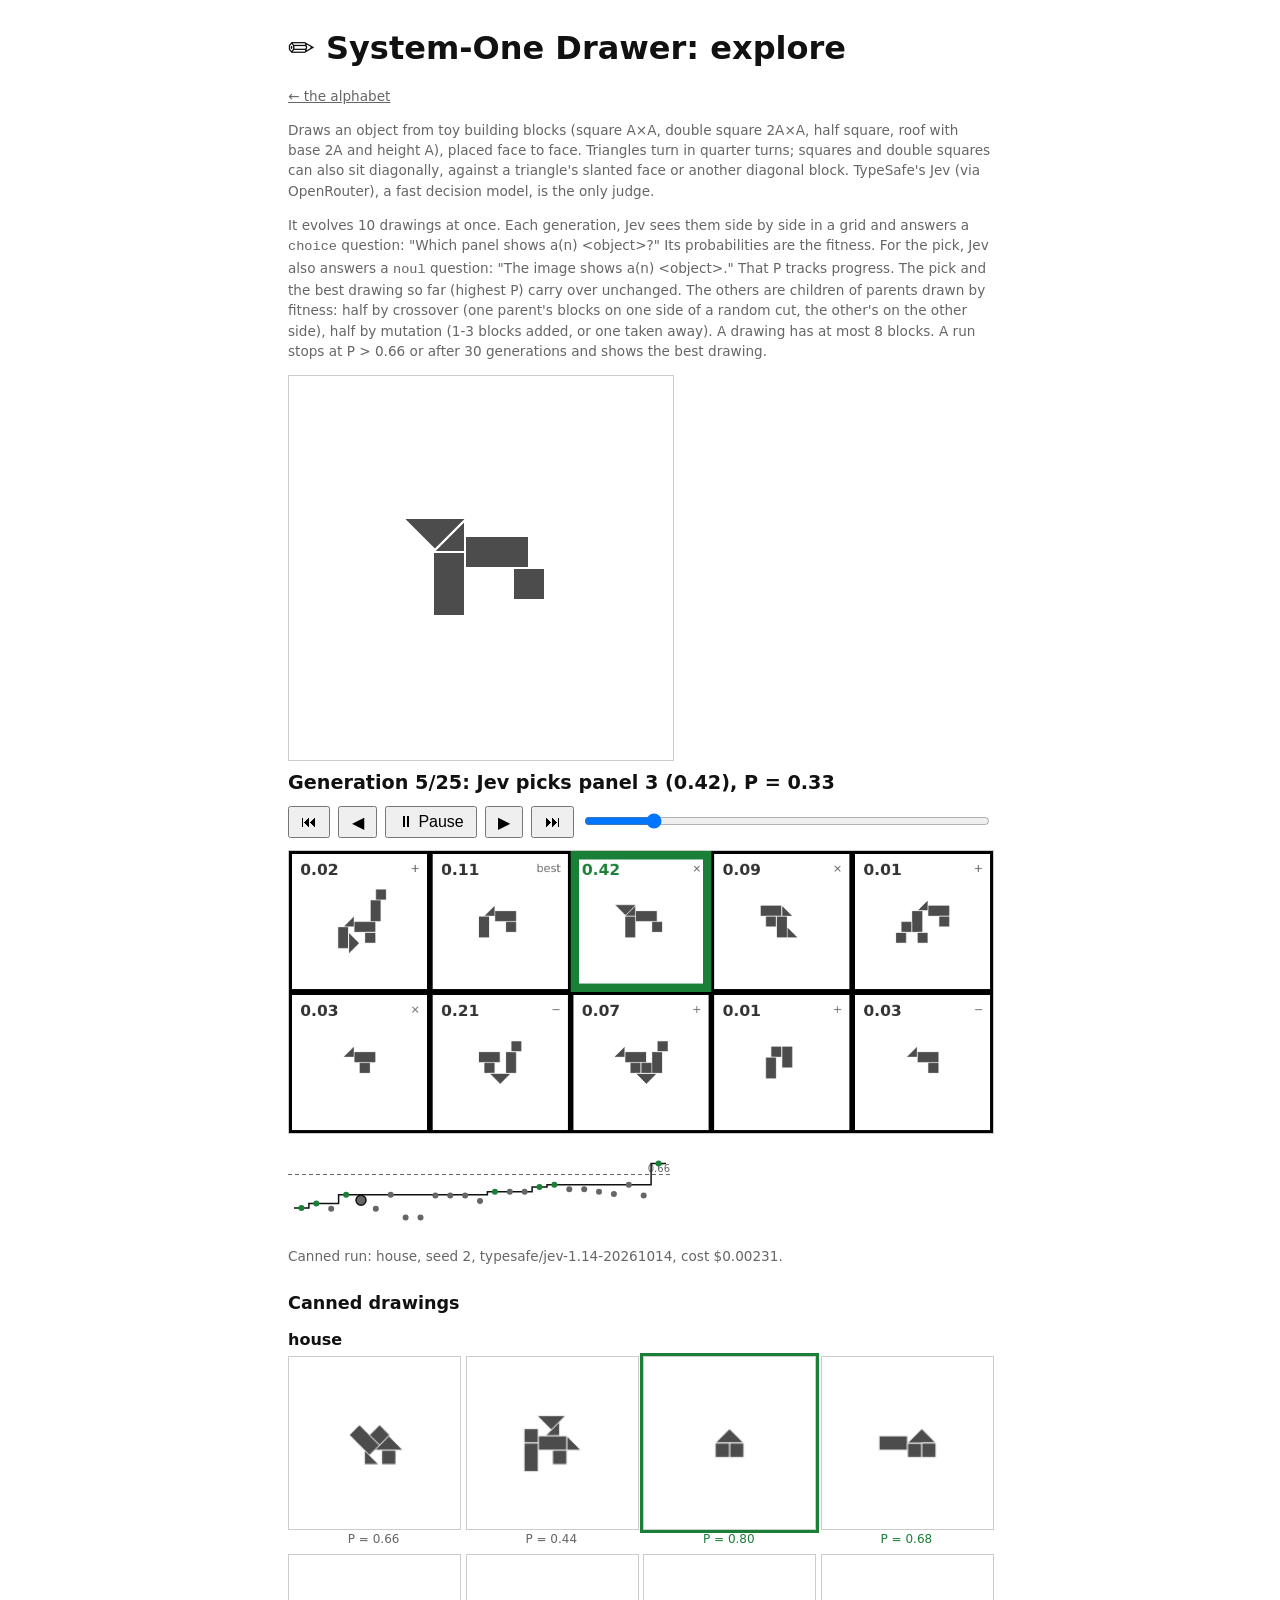
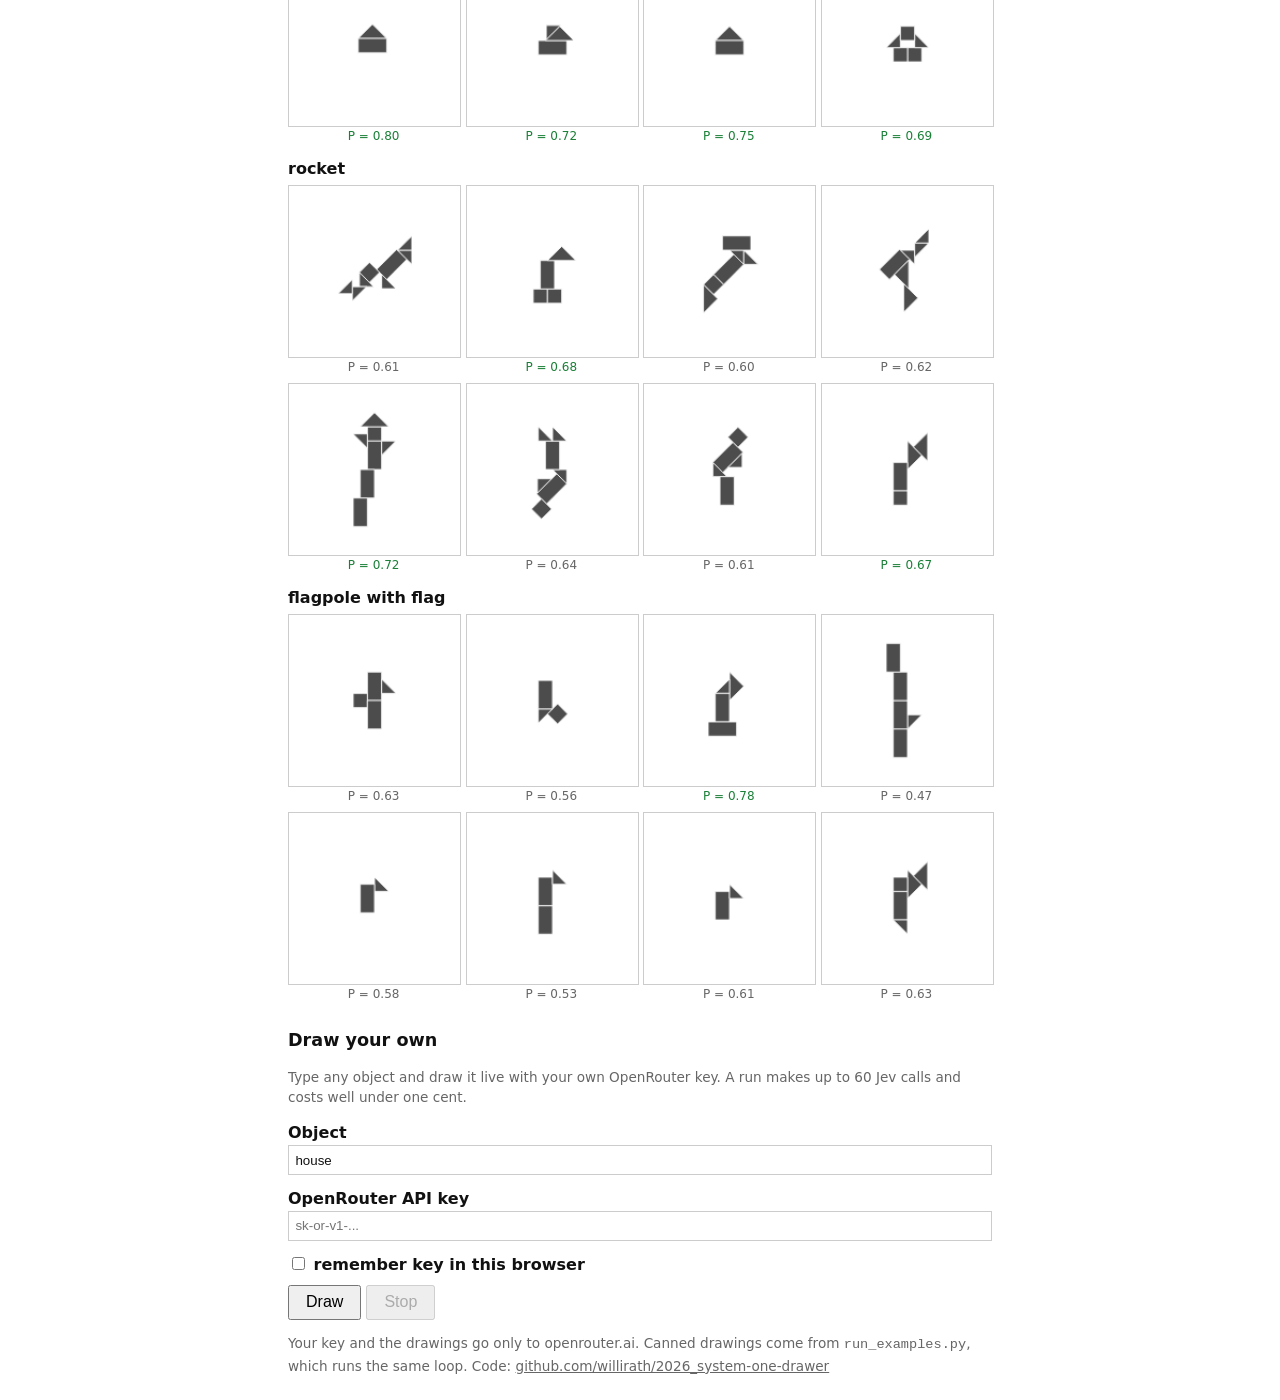
==== public/explore/index.html @ 2c2b8b47 "Show the alphabet; move objects to explore/ The page now shows only the alphabet drawer (canned A-Z," ====
<!doctype html>
<html lang="en">
<head>
<meta charset="utf-8">
<meta name="viewport" content="width=device-width, initial-scale=1">
<title>System-One Drawer: explore</title>
<link rel="stylesheet" href="../style.css">
</head>
<body>
<h1>✏️ System-One Drawer: explore</h1>
<p class="small"><a href="../">← the alphabet</a></p>
<p class="small">Draws an object from toy building blocks (square A×A, double square 2A×A, half square, roof with
base 2A and height A), placed face to face. Triangles turn in quarter turns; squares and double squares can also
sit diagonally, against a triangle's slanted face or another diagonal block. TypeSafe's Jev (via OpenRouter), a
fast decision model, is the only judge.</p>
<p class="small">It evolves 10 drawings at once. Each generation, Jev sees them side by side in a grid and answers a
<code>choice</code> question: "Which panel shows a(n) &lt;object&gt;?" Its probabilities are the fitness. For the
pick, Jev also answers a <code>noul</code> question: "The image shows a(n) &lt;object&gt;." That P tracks progress.
The pick and the best drawing so far (highest P) carry over unchanged. The others are children of parents drawn by
fitness: half by crossover (one parent's blocks on one side of a random cut, the other's on the other side), half
by mutation (1-3 blocks added, or one taken away). A drawing has at most 8 blocks. A run stops at P &gt; 0.66 or after 30 generations and shows
the best drawing.</p>

<canvas id="view" width="384" height="384"></canvas>
<p id="caption"></p>
<div id="controls">
  <button id="first" title="First generation">⏮</button>
  <button id="prev" title="Previous generation">◀</button>
  <button id="play" title="Play">▶ Play</button>
  <button id="next" title="Next generation">▶</button>
  <button id="last" title="Final drawing">⏭</button>
  <input id="slider" type="range" min="1" max="1" value="1">
</div>
<canvas id="sheet" width="1000" height="400"></canvas>
<svg id="chart" viewBox="0 0 384 90" preserveAspectRatio="none" aria-label="P of each generation's pick"></svg>
<p id="note" class="small"></p>

<h2>Canned drawings</h2>
<div id="gallery"></div>

<h2>Draw your own</h2>
<p class="small">Type any object and draw it live with your own OpenRouter key. A run makes up to 60 Jev calls
and costs well under one cent.</p>
<label for="object">Object</label>
<input id="object" type="text" value="house" list="ideas">
<datalist id="ideas"><option value="house"><option value="rocket"><option value="flagpole with flag">
<option value="house and tree"><option value="man with hat"><option value="boat"><option value="tower"><option value="castle">
<option value="robot"><option value="elephant"></datalist>
<label for="key">OpenRouter API key</label>
<input id="key" type="password" placeholder="sk-or-v1-..." autocomplete="off">
<label><input id="remember" type="checkbox"> remember key in this browser</label>
<button id="go">Draw</button>
<button id="stop" disabled>Stop</button>
<p id="status" class="small"></p>

<p class="small">Your key and the drawings go only to openrouter.ai. Canned drawings come from
<code>run_examples.py</code>, which runs the same loop.
Code: <a href="https://github.com/willirath/2026_system-one-drawer">github.com/willirath/2026_system-one-drawer</a></p>

<script src="presets-objects.js"></script>
<script>
const DRAWER = {
  runs: PRESETS.genetic,
  letters: false,
  object: () => document.getElementById("object").value.trim() || null,
  hint: "Enter an object.",
};
</script>
<script src="../drawer.js"></script>
</body>
</html>
---- public/style.css ----
/* Shared by the alphabet page and explore/. */
:root { --bg: #fff; --fg: #111; --muted: #666; --yes: #1a7f37; --no: #c62828; --border: #ccc; --paper: #fff; }
@media (prefers-color-scheme: dark) {
  :root { --bg: #121212; --fg: #eee; --muted: #999; --yes: #4caf50; --no: #ef5350; --border: #444; }
}
body { background: var(--bg); color: var(--fg); font: 16px/1.5 system-ui, sans-serif;
       max-width: 44rem; margin: 0 auto; padding: 1rem; }
h1 { margin: 0.5rem 0; }
h2 { font-size: 1.1rem; margin: 1.5rem 0 0.5rem; }
p.small { color: var(--muted); font-size: 0.85rem; }
p.small a { color: inherit; }
label { display: block; margin-top: 0.75rem; font-weight: 600; }
input[type=password], input[type=text] { width: 100%; box-sizing: border-box; padding: 0.4rem;
       border: 1px solid var(--border); background: var(--bg); color: var(--fg); }
button { margin-top: 0.5rem; padding: 0.4rem 1rem; font-size: 1rem; cursor: pointer; }
canvas { background: var(--paper); border: 1px solid var(--border); display: block; }
input.letter { width: 4rem; text-align: center; font-size: 1.5rem; text-transform: uppercase; }
#view { width: 100%; max-width: 384px; height: auto; aspect-ratio: 1; }
#controls { display: flex; gap: 0.5rem; align-items: center; flex-wrap: wrap; }
#controls button { margin: 0.5rem 0 0; padding: 0.3rem 0.7rem; }
#slider { flex: 1; min-width: 8rem; margin-top: 0.5rem; }
#caption { font-size: 1.2rem; font-weight: 700; margin: 0.5rem 0 0; min-height: 1.8rem; }
.yes { color: var(--yes); } .no { color: var(--no); }
#chart { width: 100%; max-width: 384px; height: 90px; display: block; margin-top: 0.5rem; }
.gallery { display: grid; grid-template-columns: repeat(4, 1fr); gap: 0.4rem; }
.gallery figure { margin: 0; cursor: pointer; text-align: center; font-size: 0.75rem; color: var(--muted); }
.gallery canvas { width: 100%; height: auto; aspect-ratio: 1; }
.gallery figure.sel canvas { outline: 3px solid var(--yes); }
.row-label { font-weight: 600; margin: 0.75rem 0 0.25rem; }
#sheet { width: 100%; height: auto; aspect-ratio: 5 / 2; margin-top: 0.75rem; }
.gallery.letters { grid-template-columns: repeat(7, 1fr); }
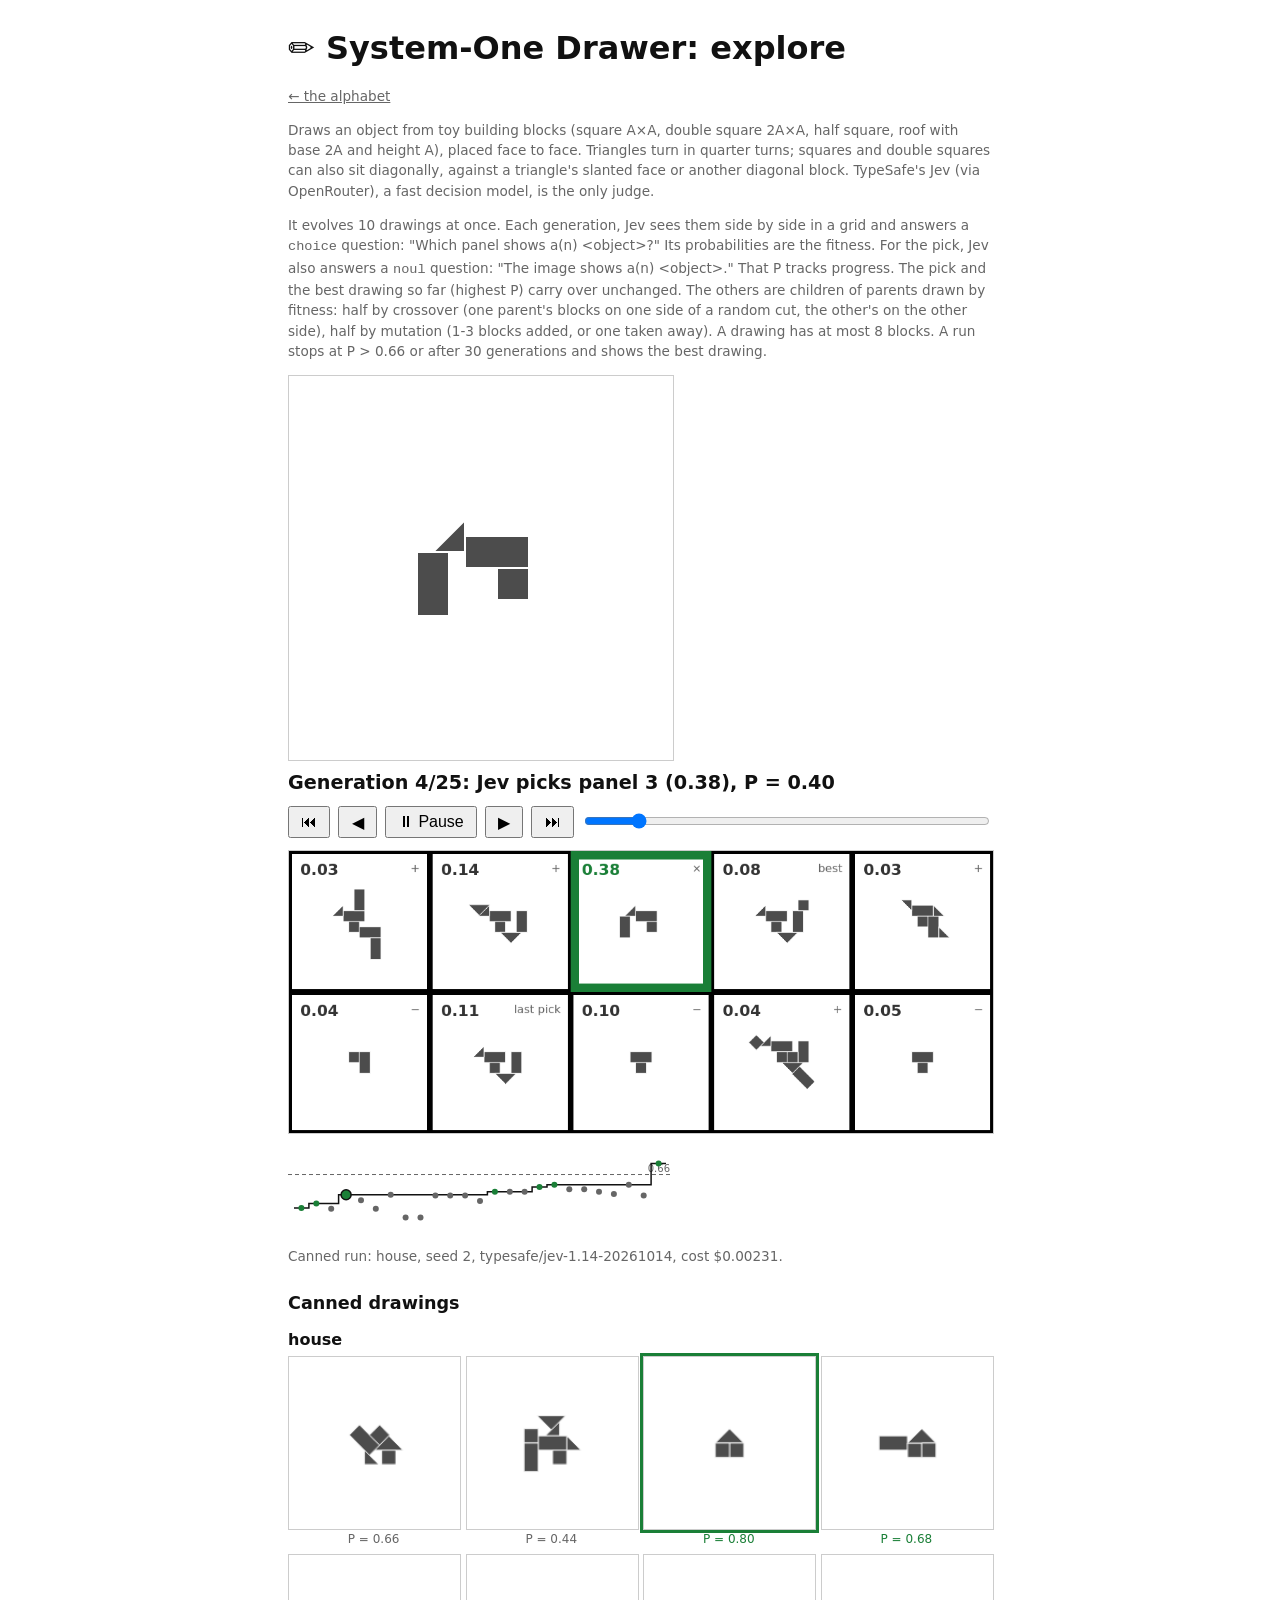
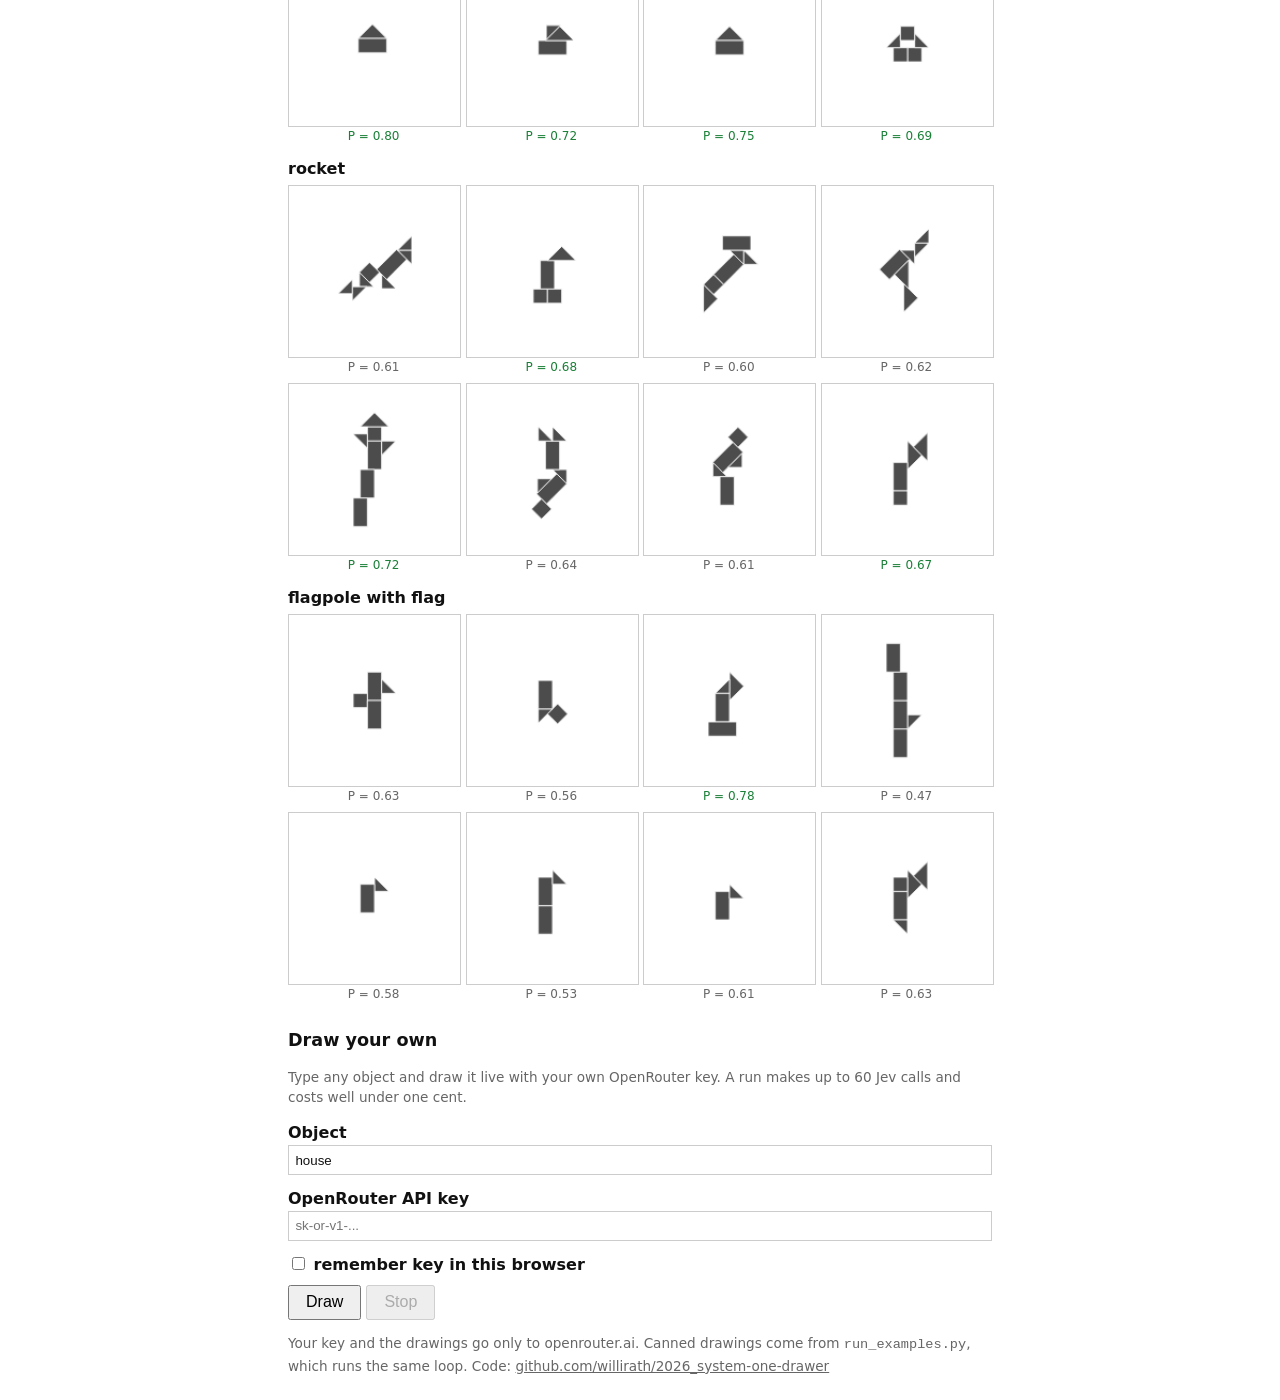
==== commit 3ec98be7: "Put word mode in its own tab and animate its evolution The page gets Alphabet and Word tabs (#word o" ====
--- a/public/explore/index.html
+++ b/public/explore/index.html
@@ -23,7 +23,7 @@
 
 <canvas id="view" width="384" height="384"></canvas>
 <p id="caption"></p>
-<div id="controls">
+<div id="controls" class="controls">
   <button id="first" title="First generation">⏮</button>
   <button id="prev" title="Previous generation">◀</button>
   <button id="play" title="Play">▶ Play</button>
--- a/public/style.css
+++ b/public/style.css
@@ -15,13 +15,22 @@
 button { margin-top: 0.5rem; padding: 0.4rem 1rem; font-size: 1rem; cursor: pointer; }
 canvas { background: var(--paper); border: 1px solid var(--border); display: block; }
 input.letter { width: 4rem; text-align: center; font-size: 1.5rem; text-transform: uppercase; }
+input.word { width: 12rem; font-size: 1.5rem; letter-spacing: 0.1em; text-transform: uppercase; }
+#wordview { width: 100%; height: auto; aspect-ratio: 2 / 1; margin-top: 0.75rem; }
+#wordcaption { font-size: 1.2rem; font-weight: 700; margin: 0.5rem 0 0; min-height: 1.8rem; }
+#tabs { display: flex; gap: 0.25rem; border-bottom: 1px solid var(--border); margin: 1rem 0 0.75rem; }
+#tabs button { margin: 0; border: 1px solid transparent; border-bottom: none; background: none; color: var(--muted);
+               border-radius: 6px 6px 0 0; padding: 0.4rem 1.2rem; }
+#tabs button.on { border-color: var(--border); background: var(--bg); color: var(--fg); font-weight: 700;
+                  margin-bottom: -1px; }
+section[hidden] { display: none; }
 #view { width: 100%; max-width: 384px; height: auto; aspect-ratio: 1; }
-#controls { display: flex; gap: 0.5rem; align-items: center; flex-wrap: wrap; }
-#controls button { margin: 0.5rem 0 0; padding: 0.3rem 0.7rem; }
-#slider { flex: 1; min-width: 8rem; margin-top: 0.5rem; }
+.controls { display: flex; gap: 0.5rem; align-items: center; flex-wrap: wrap; }
+.controls button { margin: 0.5rem 0 0; padding: 0.3rem 0.7rem; }
+.controls input[type=range] { flex: 1; min-width: 8rem; margin-top: 0.5rem; }
 #caption { font-size: 1.2rem; font-weight: 700; margin: 0.5rem 0 0; min-height: 1.8rem; }
 .yes { color: var(--yes); } .no { color: var(--no); }
-#chart { width: 100%; max-width: 384px; height: 90px; display: block; margin-top: 0.5rem; }
+#chart, .chart { width: 100%; max-width: 384px; height: 90px; display: block; margin-top: 0.5rem; }
 .gallery { display: grid; grid-template-columns: repeat(4, 1fr); gap: 0.4rem; }
 .gallery figure { margin: 0; cursor: pointer; text-align: center; font-size: 0.75rem; color: var(--muted); }
 .gallery canvas { width: 100%; height: auto; aspect-ratio: 1; }
